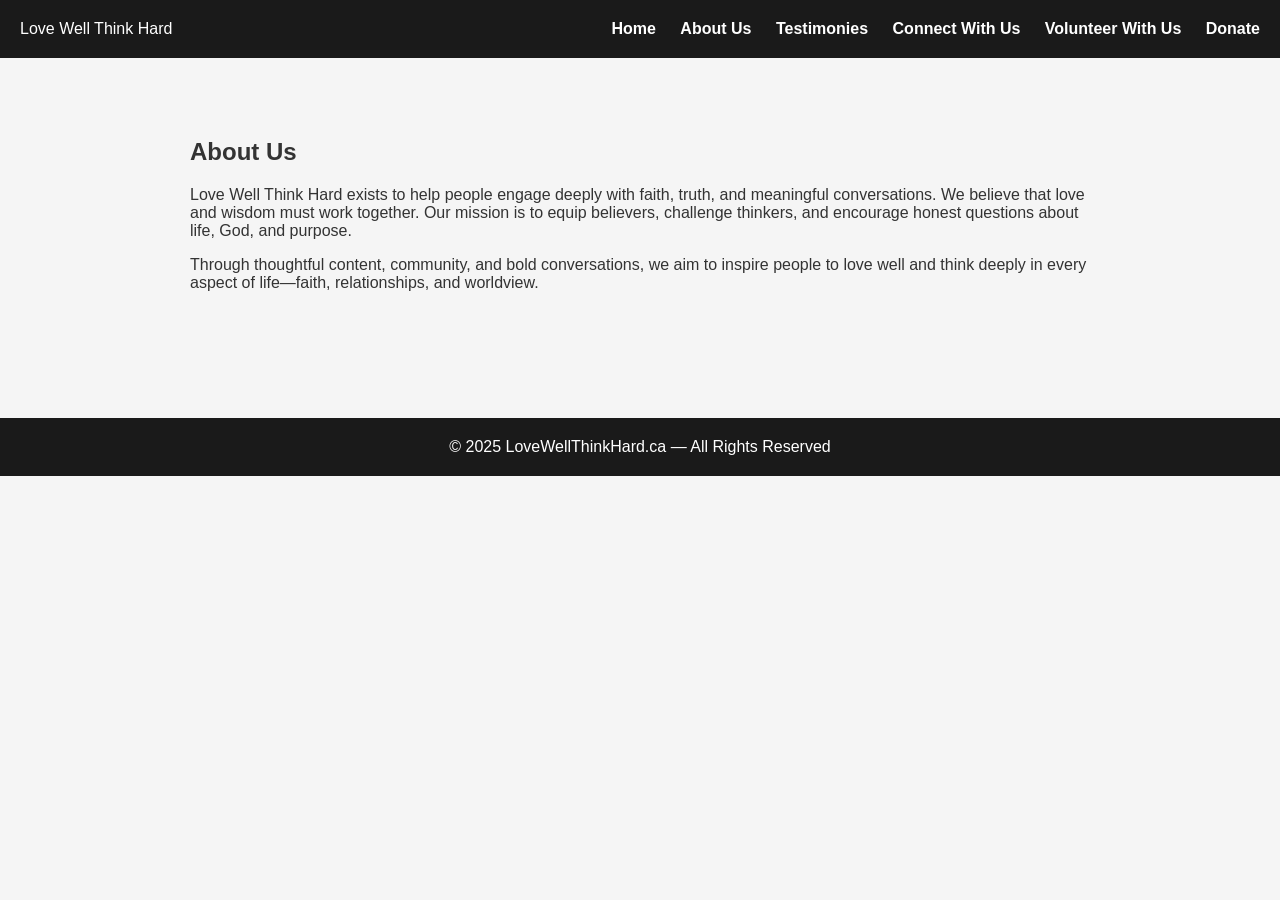
==== about.html @ 40e61dd0 "main skeleton" ====
<!DOCTYPE html>
<html lang="en">
<head>
  <meta charset="UTF-8" />
  <meta name="viewport" content="width=device-width, initial-scale=1.0" />
  <title>About Us - Love Well Think Hard</title>
  <style>
    body { margin: 0; font-family: Arial, sans-serif; background: #f5f5f5; color: #333; }
    header { background: #1a1a1a; padding: 20px; color: white; display: flex; justify-content: space-between; align-items: center; }
    nav a { color: white; margin-left: 20px; text-decoration: none; font-weight: bold; }
    nav a:hover { text-decoration: underline; }
    .section { padding: 60px 40px; max-width: 900px; margin: auto; }
    footer { background: #1a1a1a; color: white; text-align: center; padding: 20px; margin-top: 50px; }
  </style>
</head>
<body>
  <header>
    <div class="logo">Love Well Think Hard</div>
    <nav>
      <a href="index.html">Home</a>
      <a href="about.html">About Us</a>
      <a href="testimonies.html">Testimonies</a>
      <a href="connect.html">Connect With Us</a>
      <a href="volunteer.html">Volunteer With Us</a>
      <a href="donate.html">Donate</a>
    </nav>
  </header>

  <section class="section">
    <h1>About Us</h1>
    <p>Love Well Think Hard exists to help people engage deeply with faith, truth, and meaningful conversations. We believe that love and wisdom must work together. Our mission is to equip believers, challenge thinkers, and encourage honest questions about life, God, and purpose.</p>
    <p>Through thoughtful content, community, and bold conversations, we aim to inspire people to love well and think deeply in every aspect of life—faith, relationships, and worldview.</p>
  </section>

  <footer>
    © 2025 LoveWellThinkHard.ca — All Rights Reserved
  </footer>
</body>
</html>
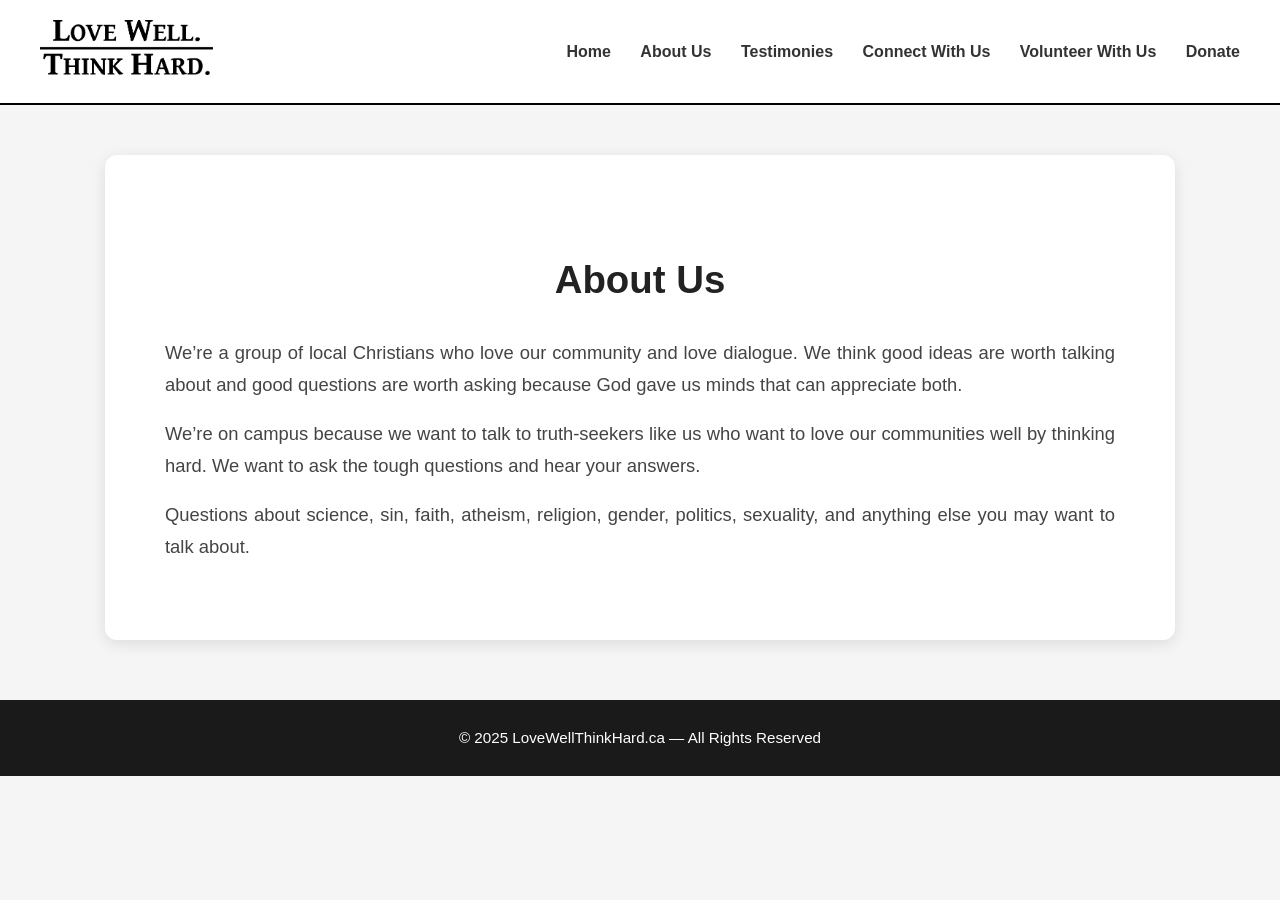
==== commit a36fe513: "almost" ====
--- a/about.html
+++ b/about.html
@@ -4,18 +4,87 @@
   <meta charset="UTF-8" />
   <meta name="viewport" content="width=device-width, initial-scale=1.0" />
   <title>About Us - Love Well Think Hard</title>
+  <link rel="icon" type="image/png" href="webfiles/logo small.jpg">
   <style>
-    body { margin: 0; font-family: Arial, sans-serif; background: #f5f5f5; color: #333; }
-    header { background: #1a1a1a; padding: 20px; color: white; display: flex; justify-content: space-between; align-items: center; }
-    nav a { color: white; margin-left: 20px; text-decoration: none; font-weight: bold; }
-    nav a:hover { text-decoration: underline; }
-    .section { padding: 60px 40px; max-width: 900px; margin: auto; }
-    footer { background: #1a1a1a; color: white; text-align: center; padding: 20px; margin-top: 50px; }
+    body {
+      margin: 0;
+      font-family: 'Segoe UI', Tahoma, Geneva, Verdana, sans-serif;
+      background: #f5f5f5;
+      color: #333;
+      line-height: 1.7;
+    }
+
+    header {
+      background: #ffffff;
+      padding: 20px 40px;
+      display: flex;
+      justify-content: space-between;
+      align-items: center;
+      border-bottom: 2px solid #000000;
+      position: sticky;
+      top: 0;
+      z-index: 10;
+    }
+
+    .logo img {
+      height: 55px;
+    }
+
+    nav a {
+      color: #333;
+      margin-left: 25px;
+      text-decoration: none;
+      font-weight: 600;
+      font-size: 1rem;
+      transition: 0.3s;
+    }
+
+    nav a:hover {
+      text-decoration: underline;
+      color: #0077cc;
+    }
+
+    .section {
+      padding: 70px 40px;
+      max-width: 950px;
+      margin: auto;
+      background: #ffffff;
+      margin-top: 50px;
+      margin-bottom: 50px;
+      padding: 60px;
+      border-radius: 12px;
+      box-shadow: 0 4px 15px rgba(0,0,0,0.1);
+    }
+
+    h1 {
+      font-size: 2.4rem;
+      font-weight: 800;
+      color: #222;
+      margin-bottom: 25px;
+      text-align: center;
+    }
+
+    p {
+      font-size: 1.15rem;
+      color: #444;
+      text-align: justify;
+    }
+
+    footer {
+      background: #1a1a1a;
+      color: white;
+      text-align: center;
+      padding: 25px;
+      margin-top: 60px;
+      font-size: 0.95rem;
+    }
   </style>
 </head>
 <body>
   <header>
-    <div class="logo">Love Well Think Hard</div>
+    <div class="logo">
+      <img src="webfiles/logo.png" alt="Love Well Think Hard Logo">
+    </div>
     <nav>
       <a href="index.html">Home</a>
       <a href="about.html">About Us</a>
@@ -28,8 +97,19 @@
 
   <section class="section">
     <h1>About Us</h1>
-    <p>Love Well Think Hard exists to help people engage deeply with faith, truth, and meaningful conversations. We believe that love and wisdom must work together. Our mission is to equip believers, challenge thinkers, and encourage honest questions about life, God, and purpose.</p>
-    <p>Through thoughtful content, community, and bold conversations, we aim to inspire people to love well and think deeply in every aspect of life—faith, relationships, and worldview.</p>
+    <p>
+      We’re a group of local Christians who love our community and love dialogue. We think good
+      ideas are worth talking about and good questions are worth asking because God gave us minds that
+      can appreciate both.
+    </p>
+    <p>
+      We’re on campus because we want to talk to truth-seekers like us who want to love our
+      communities well by thinking hard. We want to ask the tough questions and hear your answers.
+    </p>
+    <p>
+      Questions about science, sin, faith, atheism, religion, gender, politics, sexuality, and anything
+      else you may want to talk about.
+    </p>
   </section>
 
   <footer>
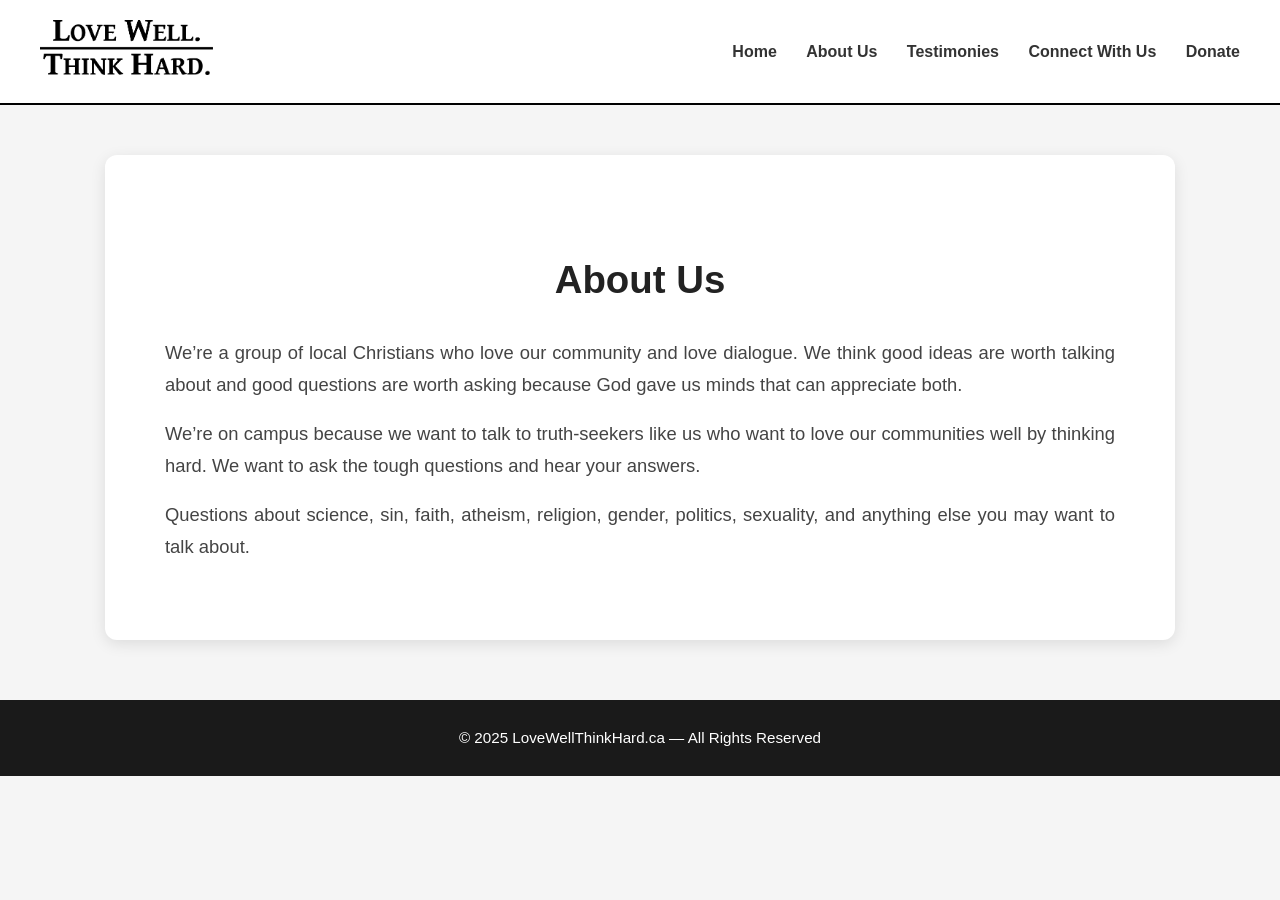
==== commit 43e549de: "Major changes" ====
--- a/about.html
+++ b/about.html
@@ -83,14 +83,17 @@
 <body>
   <header>
     <div class="logo">
-      <img src="webfiles/logo.png" alt="Love Well Think Hard Logo">
+      <a href="index.html">
+        <img src="webfiles/logo.png" alt="Love Well Think Hard Logo">
+      </a>
     </div>
+
     <nav>
       <a href="index.html">Home</a>
       <a href="about.html">About Us</a>
       <a href="testimonies.html">Testimonies</a>
       <a href="connect.html">Connect With Us</a>
-      <a href="volunteer.html">Volunteer With Us</a>
+      <!-- <a href="volunteer.html">Volunteer With Us</a> -->
       <a href="donate.html">Donate</a>
     </nav>
   </header>
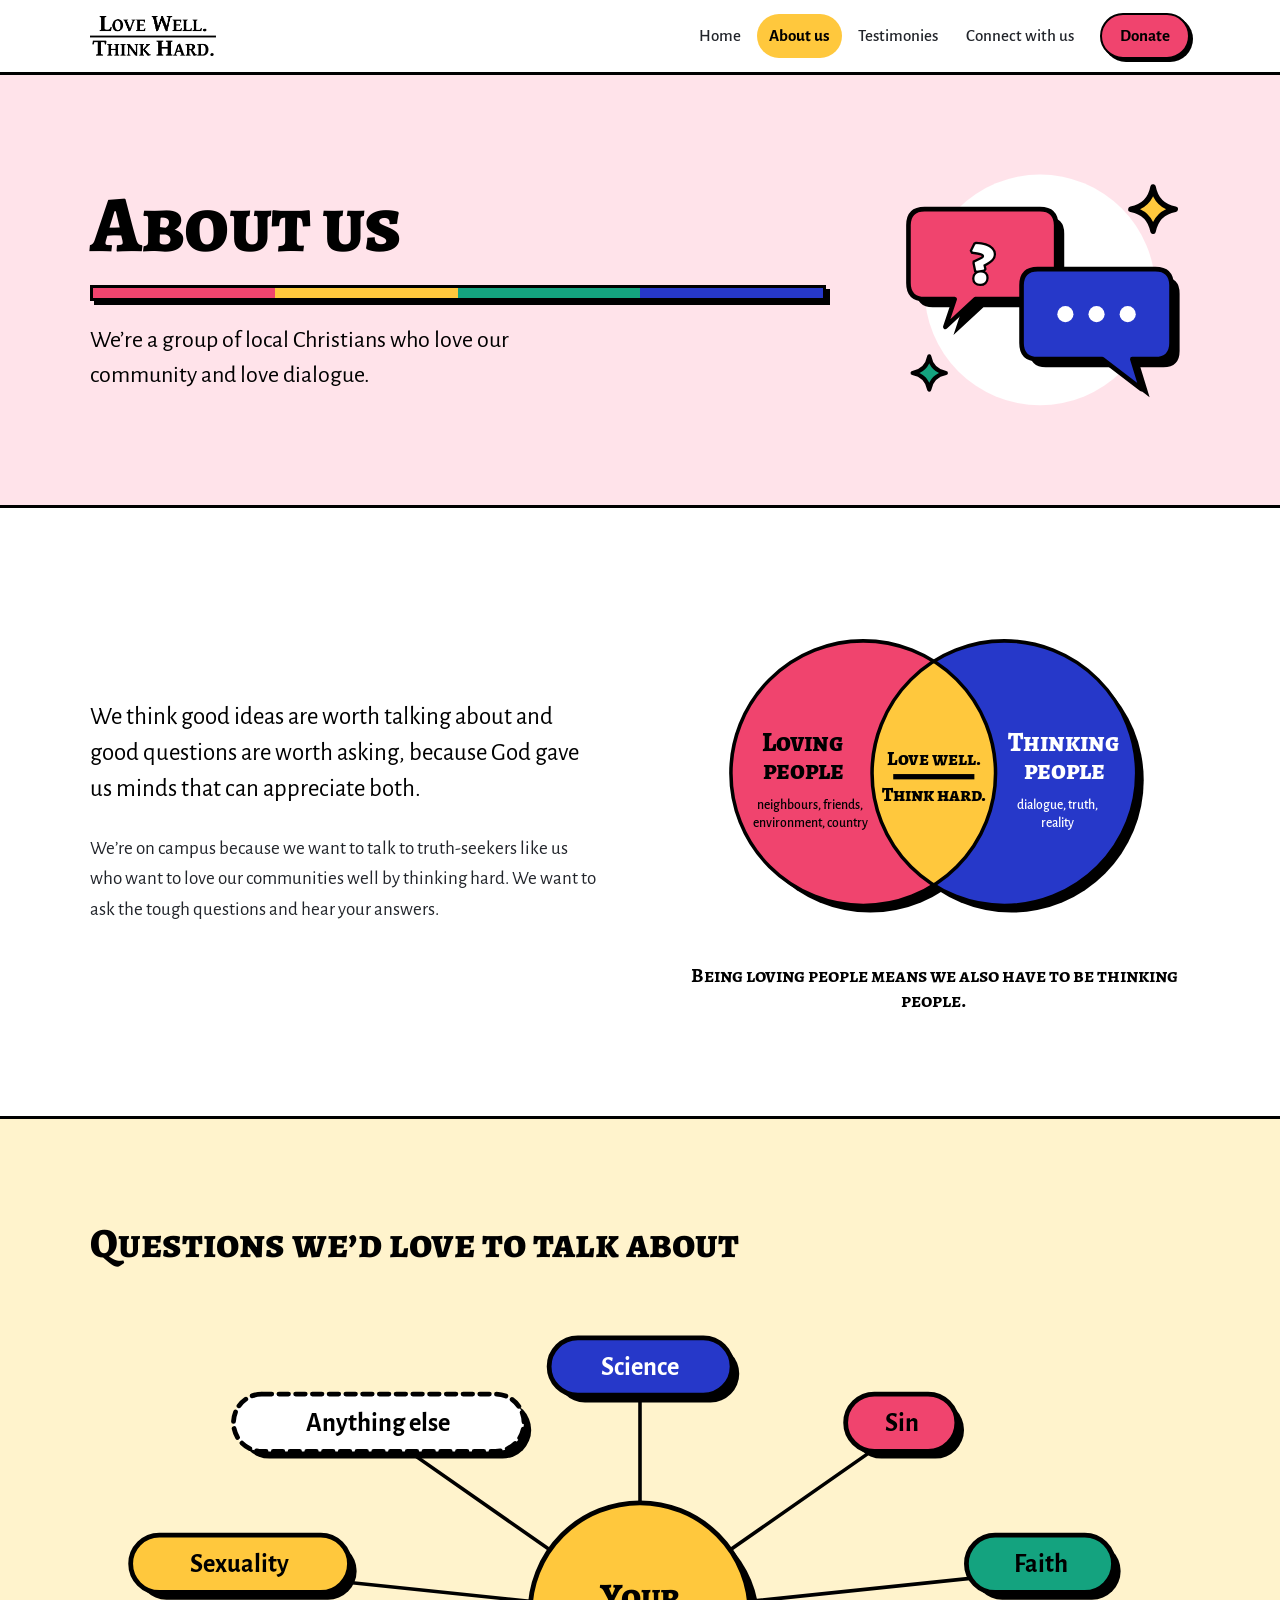
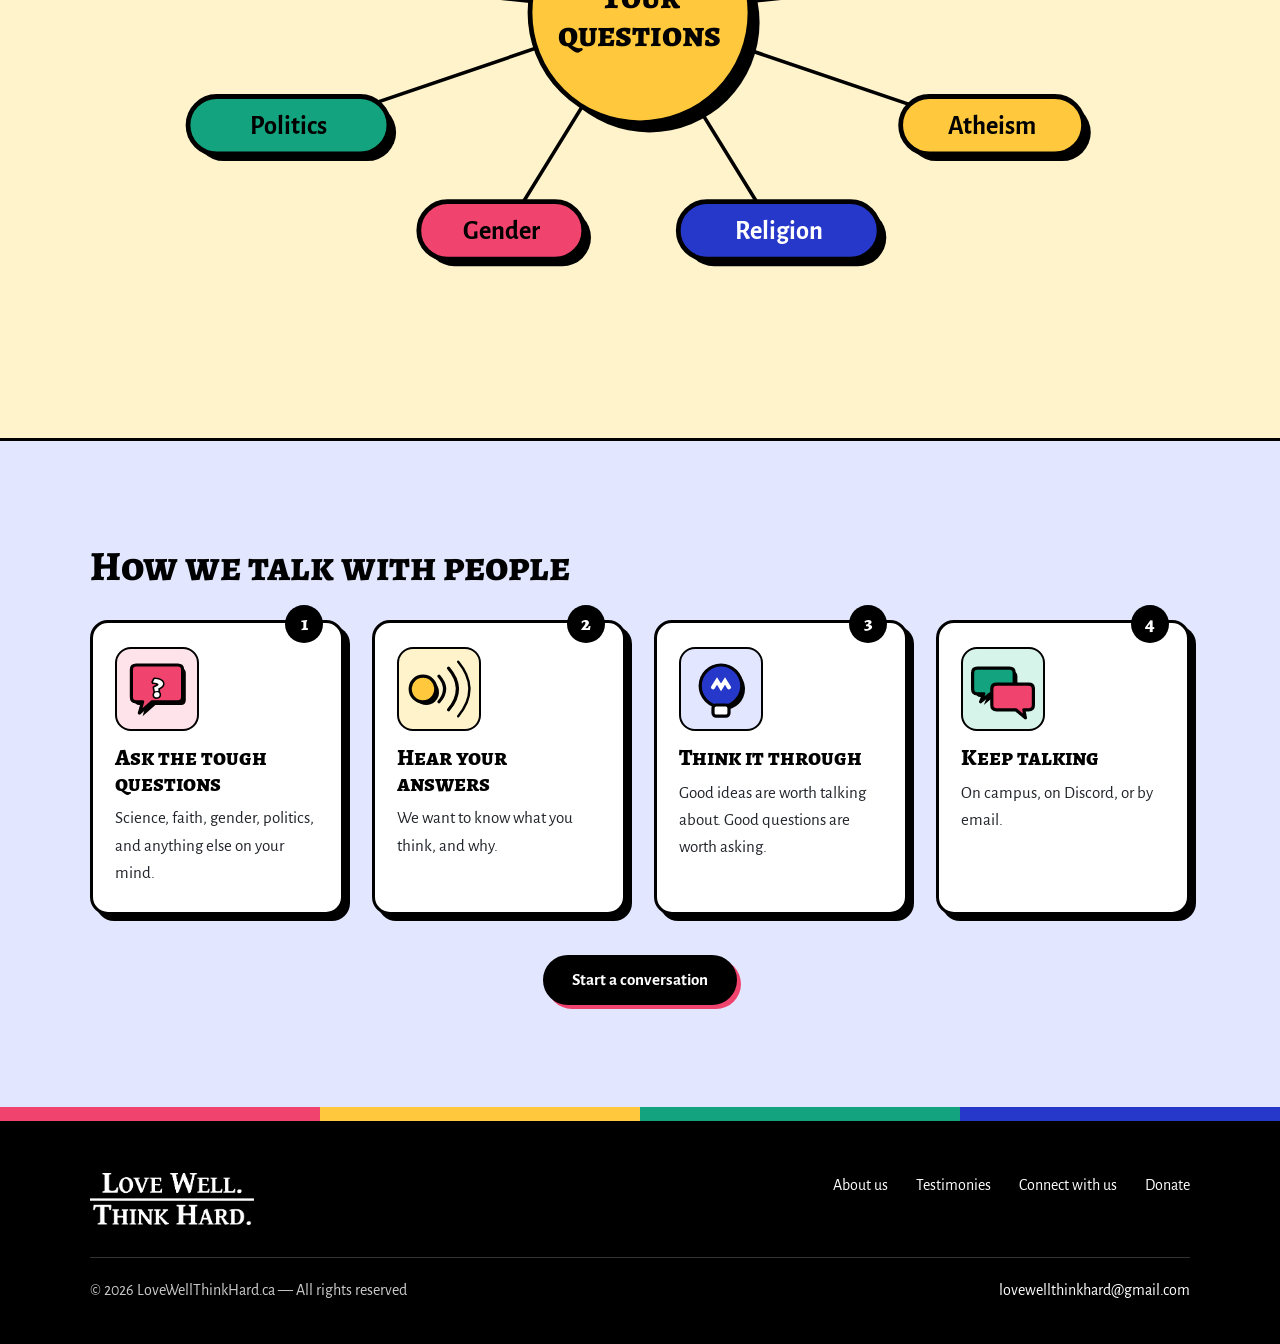
==== commit 35c6defc: "colorful added" ====
--- a/about.html
+++ b/about.html
@@ -1,122 +1,149 @@
 <!DOCTYPE html>
 <html lang="en">
 <head>
-  <meta charset="UTF-8" />
-  <meta name="viewport" content="width=device-width, initial-scale=1.0" />
-  <title>About Us - Love Well Think Hard</title>
-  <link rel="icon" type="image/png" href="webfiles/logo small.jpg">
-  <style>
-    body {
-      margin: 0;
-      font-family: 'Segoe UI', Tahoma, Geneva, Verdana, sans-serif;
-      background: #f5f5f5;
-      color: #333;
-      line-height: 1.7;
-    }
-
-    header {
-      background: #ffffff;
-      padding: 20px 40px;
-      display: flex;
-      justify-content: space-between;
-      align-items: center;
-      border-bottom: 2px solid #000000;
-      position: sticky;
-      top: 0;
-      z-index: 10;
-    }
-
-    .logo img {
-      height: 55px;
-    }
-
-    nav a {
-      color: #333;
-      margin-left: 25px;
-      text-decoration: none;
-      font-weight: 600;
-      font-size: 1rem;
-      transition: 0.3s;
-    }
-
-    nav a:hover {
-      text-decoration: underline;
-      color: #0077cc;
-    }
-
-    .section {
-      padding: 70px 40px;
-      max-width: 950px;
-      margin: auto;
-      background: #ffffff;
-      margin-top: 50px;
-      margin-bottom: 50px;
-      padding: 60px;
-      border-radius: 12px;
-      box-shadow: 0 4px 15px rgba(0,0,0,0.1);
-    }
-
-    h1 {
-      font-size: 2.4rem;
-      font-weight: 800;
-      color: #222;
-      margin-bottom: 25px;
-      text-align: center;
-    }
-
-    p {
-      font-size: 1.15rem;
-      color: #444;
-      text-align: justify;
-    }
-
-    footer {
-      background: #1a1a1a;
-      color: white;
-      text-align: center;
-      padding: 25px;
-      margin-top: 60px;
-      font-size: 0.95rem;
-    }
-  </style>
+  <meta charset="UTF-8">
+  <meta name="viewport" content="width=device-width, initial-scale=1">
+  <title>About us — Love Well. Think Hard.</title>
+  <meta name="description" content="We’re a group of local Christians who love our community and love dialogue.">
+  <meta name="theme-color" content="#ffffff">
+  <meta property="og:title" content="About us — Love Well. Think Hard.">
+  <meta property="og:description" content="We’re a group of local Christians who love our community and love dialogue.">
+  <meta property="og:image" content="webfiles/logo.png">
+  <link rel="icon" type="image/jpeg" href="webfiles/logo%20small.jpg">
+  <link rel="preconnect" href="https://fonts.googleapis.com">
+  <link rel="preconnect" href="https://fonts.gstatic.com" crossorigin>
+  <link rel="stylesheet" href="https://fonts.googleapis.com/css2?family=Alegreya+SC:wght@700;800&family=Alegreya+Sans:ital,wght@0,400;0,500;0,700;1,400&display=swap">
+  <link rel="stylesheet" href="styles.css">
 </head>
 <body>
-  <header>
-    <div class="logo">
-      <a href="index.html">
-        <img src="webfiles/logo.png" alt="Love Well Think Hard Logo">
+  <a class="skip" href="#main">Skip to content</a>
+
+  <header class="site-header">
+    <div class="wrap">
+      <a class="brand" href="index.html">
+        <img src="webfiles/logo.png" alt="Love Well. Think Hard. — home" width="1892" height="601">
       </a>
+      <button class="nav-toggle" type="button" aria-expanded="false" aria-controls="site-nav" aria-label="Menu"><span></span></button>
+      <nav id="site-nav" class="nav" aria-label="Main">
+        <a href="index.html">Home</a>
+        <a href="about.html" aria-current="page">About us</a>
+        <a href="testimonies.html">Testimonies</a>
+        <a href="connect.html">Connect with us</a>
+        <!-- <a href="volunteer.html">Volunteer with us</a> -->
+        <a href="donate.html" class="nav-donate">Donate</a>
+      </nav>
     </div>
-
-    <nav>
-      <a href="index.html">Home</a>
-      <a href="about.html">About Us</a>
-      <a href="testimonies.html">Testimonies</a>
-      <a href="connect.html">Connect With Us</a>
-      <!-- <a href="volunteer.html">Volunteer With Us</a> -->
-      <a href="donate.html">Donate</a>
-    </nav>
   </header>
 
-  <section class="section">
-    <h1>About Us</h1>
-    <p>
-      We’re a group of local Christians who love our community and love dialogue. We think good
-      ideas are worth talking about and good questions are worth asking because God gave us minds that
-      can appreciate both.
-    </p>
-    <p>
-      We’re on campus because we want to talk to truth-seekers like us who want to love our
-      communities well by thinking hard. We want to ask the tough questions and hear your answers.
-    </p>
-    <p>
-      Questions about science, sin, faith, atheism, religion, gender, politics, sexuality, and anything
-      else you may want to talk about.
-    </p>
-  </section>
+  <main id="main">
+    <section class="split split-page rose-tint">
+      <div class="wrap split-grid">
+        <div>
+          <h1 class="split-top page-title">About us</h1>
+          <span class="split-rule" aria-hidden="true"></span>
+          <p class="page-dek">We’re a group of local Christians who love our community and love dialogue.</p>
+        </div>
+        <svg class="art head-art" viewBox="0 0 260 220" aria-hidden="true">
+  <circle cx="130" cy="110" r="100" class="f-white"/>
+  <path class="f-ink" transform="translate(7 7)" d="M30,40 H130 Q144,40 144,54 V104 Q144,118 130,118 H74 L48,142 L56,118 H30 Q16,118 16,104 V54 Q16,40 30,40Z"/><path class="ink f-rose" d="M30,40 H130 Q144,40 144,54 V104 Q144,118 130,118 H74 L48,142 L56,118 H30 Q16,118 16,104 V54 Q16,40 30,40Z" />
+  <text x="80" y="104" class="art-glyph" font-size="66" text-anchor="middle">?</text>
+  <path class="f-ink" transform="translate(7 7)" d="M128,92 H230 Q244,92 244,106 V156 Q244,170 230,170 H210 L218,196 L184,170 H128 Q114,170 114,156 V106 Q114,92 128,92Z"/><path class="ink f-cobalt" d="M128,92 H230 Q244,92 244,106 V156 Q244,170 230,170 H210 L218,196 L184,170 H128 Q114,170 114,156 V106 Q114,92 128,92Z" />
+  <circle cx="152" cy="131" r="7" class="f-white"/><circle cx="179" cy="131" r="7" class="f-white"/><circle cx="206" cy="131" r="7" class="f-white"/>
+  <path class="ink f-sun" transform="translate(228 40) scale(1.2)" d="M0,-16 Q2.5,-2.5 16,0 Q2.5,2.5 0,16 Q-2.5,2.5 -16,0 Q-2.5,-2.5 0,-16Z"/>
+  <path class="ink f-mint" transform="translate(34 182) scale(0.9)" d="M0,-16 Q2.5,-2.5 16,0 Q2.5,2.5 0,16 Q-2.5,2.5 -16,0 Q-2.5,-2.5 0,-16Z"/>
+</svg>
+      </div>
+    </section>
 
-  <footer>
-    © 2025 LoveWellThinkHard.ca — All Rights Reserved
+    <section class="band">
+      <div class="wrap manifesto">
+        <div class="prose">
+          <p class="lead">We think good ideas are worth talking about and good questions are worth asking, because God gave us minds that can appreciate both.</p>
+          <p>We’re on campus because we want to talk to truth-seekers like us who want to love our communities well by thinking hard. We want to ask the tough questions and hear your answers.</p>
+        </div>
+        <figure class="diagram diagram-venn">
+<svg viewBox="0 0 580 380" role="img" aria-labelledby="venn-t">
+  <title id="venn-t">Diagram: where loving people and thinking people overlap is Love Well. Think Hard.</title>
+  <defs><clipPath id="clip-left"><circle cx="210" cy="185" r="150"/></clipPath></defs>
+  <circle cx="218" cy="193" r="150" class="f-ink"/>
+  <circle cx="378" cy="193" r="150" class="f-ink"/>
+  <circle cx="210" cy="185" r="150" class="f-rose"/>
+  <circle cx="370" cy="185" r="150" class="f-cobalt"/>
+  <circle cx="370" cy="185" r="150" class="f-sun" clip-path="url(#clip-left)"/>
+  <circle cx="210" cy="185" r="150" class="ink no-fill"/>
+  <circle cx="370" cy="185" r="150" class="ink no-fill"/>
+  <text x="142" y="160" class="dg-label" text-anchor="middle">Loving</text>
+  <text x="142" y="192" class="dg-label" text-anchor="middle">people</text>
+  <text x="150" y="226" class="dg-small" text-anchor="middle">neighbours, friends,</text>
+  <text x="150" y="246" class="dg-small" text-anchor="middle">environment, country</text>
+  <text x="438" y="160" class="dg-label dg-on-dark" text-anchor="middle">Thinking</text>
+  <text x="438" y="192" class="dg-label dg-on-dark" text-anchor="middle">people</text>
+  <text x="430" y="226" class="dg-small dg-on-dark" text-anchor="middle">dialogue, truth,</text>
+  <text x="430" y="246" class="dg-small dg-on-dark" text-anchor="middle">reality</text>
+  <text x="290" y="176" class="dg-label dg-tight" text-anchor="middle">Love well.</text>
+  <rect x="244" y="186" width="92" height="6" class="f-ink"/>
+  <text x="290" y="216" class="dg-label dg-tight" text-anchor="middle">Think hard.</text>
+</svg>
+<figcaption>Being loving people means we also have to be thinking people.</figcaption>
+</figure>
+      </div>
+    </section>
+
+    <section class="band sun-tint" aria-labelledby="topics-title">
+      <div class="wrap">
+        <h2 class="section-head" id="topics-title">Questions we’d love to talk about</h2>
+        <figure class="diagram diagram-topics" aria-hidden="true">
+<svg viewBox="0 0 920 540">
+  <line x1="460" y1="270" x2="460" y2="70" class="ink-thin"/><line x1="460" y1="270" x2="679" y2="117" class="ink-thin"/><line x1="460" y1="270" x2="795" y2="235" class="ink-thin"/><line x1="460" y1="270" x2="754" y2="370" class="ink-thin"/><line x1="460" y1="270" x2="576" y2="458" class="ink-thin"/><line x1="460" y1="270" x2="344" y2="458" class="ink-thin"/><line x1="460" y1="270" x2="166" y2="370" class="ink-thin"/><line x1="460" y1="270" x2="125" y2="235" class="ink-thin"/><line x1="460" y1="270" x2="241" y2="117" class="ink-thin"/>
+  <circle cx="468" cy="278" r="92" class="f-ink"/>
+  <circle cx="460" cy="270" r="92" class="ink f-sun"/>
+  <text x="460" y="266" class="dg-label" text-anchor="middle">Your</text>
+  <text x="460" y="298" class="dg-label" text-anchor="middle">questions</text>
+  <rect x="390" y="46" width="153" height="48" rx="24" class="f-ink"/><rect x="384" y="40" width="153" height="48" rx="24" class="ink f-cobalt"/><text x="460" y="71" class="dg-node dg-on-dark" text-anchor="middle">Science</text><rect x="638" y="93" width="93" height="48" rx="24" class="f-ink"/><rect x="632" y="87" width="93" height="48" rx="24" class="ink f-rose"/><text x="679" y="118" class="dg-node" text-anchor="middle">Sin</text><rect x="739" y="211" width="123" height="48" rx="24" class="f-ink"/><rect x="733" y="205" width="123" height="48" rx="24" class="ink f-mint"/><text x="795" y="236" class="dg-node" text-anchor="middle">Faith</text><rect x="684" y="346" width="153" height="48" rx="24" class="f-ink"/><rect x="678" y="340" width="153" height="48" rx="24" class="ink f-sun"/><text x="754" y="371" class="dg-node" text-anchor="middle">Atheism</text><rect x="498" y="434" width="168" height="48" rx="24" class="f-ink"/><rect x="492" y="428" width="168" height="48" rx="24" class="ink f-cobalt"/><text x="576" y="459" class="dg-node dg-on-dark" text-anchor="middle">Religion</text><rect x="281" y="434" width="138" height="48" rx="24" class="f-ink"/><rect x="275" y="428" width="138" height="48" rx="24" class="ink f-rose"/><text x="344" y="459" class="dg-node" text-anchor="middle">Gender</text><rect x="88" y="346" width="168" height="48" rx="24" class="f-ink"/><rect x="82" y="340" width="168" height="48" rx="24" class="ink f-mint"/><text x="166" y="371" class="dg-node" text-anchor="middle">Politics</text><rect x="40" y="211" width="183" height="48" rx="24" class="f-ink"/><rect x="34" y="205" width="183" height="48" rx="24" class="ink f-sun"/><text x="125" y="236" class="dg-node" text-anchor="middle">Sexuality</text><rect x="126" y="93" width="243" height="48" rx="24" class="f-ink"/><rect x="120" y="87" width="243" height="48" rx="24" class="ink f-white" stroke-dasharray="8 6"/><text x="241" y="118" class="dg-node" text-anchor="middle">Anything else</text>
+</svg>
+</figure>
+        <ul class="topics">
+          <li class="c-cobalt">Science</li>
+          <li class="c-rose">Sin</li>
+          <li class="c-mint">Faith</li>
+          <li class="c-sun">Atheism</li>
+          <li class="c-cobalt">Religion</li>
+          <li class="c-rose">Gender</li>
+          <li class="c-mint">Politics</li>
+          <li class="c-sun">Sexuality</li>
+          <li class="open">Anything else you want to talk about</li>
+        </ul>
+      </div>
+    </section>
+
+    <section class="band cobalt-tint" aria-labelledby="steps-title">
+      <div class="wrap">
+        <h2 class="section-head" id="steps-title">How we talk with people</h2>
+        <ol class="steps"><li class="step rose-tint"><div class="step-icon"><svg viewBox="0 0 80 80" aria-hidden="true"><path class="f-ink" transform="translate(4 4)" d="M14,10 H66 Q72,10 72,16 V50 Q72,56 66,56 H34 L18,70 L22,56 H14 Q8,56 8,50 V16 Q8,10 14,10Z"/><path class="ink f-rose" d="M14,10 H66 Q72,10 72,16 V50 Q72,56 66,56 H34 L18,70 L22,56 H14 Q8,56 8,50 V16 Q8,10 14,10Z"/><text x="40" y="50" class="art-glyph" font-size="44" text-anchor="middle">?</text></svg></div><h3>Ask the tough questions</h3><p>Science, faith, gender, politics, and anything else on your mind.</p></li><li class="step sun-tint"><div class="step-icon"><svg viewBox="0 0 80 80" aria-hidden="true"><circle cx="24" cy="44" r="16" class="f-ink"/><circle cx="20" cy="40" r="16" class="ink f-sun"/><path d="M40,24 Q54,40 40,56" class="ink no-fill"/><path d="M52,14 Q74,40 52,66" class="ink no-fill"/><path d="M64,6 Q92,40 64,74" class="ink-thin no-fill"/></svg></div><h3>Hear your answers</h3><p>We want to know what you think, and why.</p></li><li class="step cobalt-tint"><div class="step-icon"><svg viewBox="0 0 80 80" aria-hidden="true"><circle cx="44" cy="40" r="26" class="f-ink"/><circle cx="40" cy="36" r="26" class="ink f-cobalt"/><rect x="30" y="60" width="20" height="14" rx="4" class="ink f-white"/><path d="M30,38 L35,30 L40,38 L45,30 L50,38" class="ray" stroke-width="4"/></svg></div><h3>Think it through</h3><p>Good ideas are worth talking about. Good questions are worth asking.</p></li><li class="step mint-tint"><div class="step-icon"><svg viewBox="0 0 80 80" aria-hidden="true"><path class="f-ink" transform="translate(4 4)" d="M8,14 H48 Q54,14 54,20 V40 Q54,46 48,46 H24 L12,56 L16,46 H8 Q2,46 2,40 V20 Q2,14 8,14Z"/><path class="ink f-mint" d="M8,14 H48 Q54,14 54,20 V40 Q54,46 48,46 H24 L12,56 L16,46 H8 Q2,46 2,40 V20 Q2,14 8,14Z"/><path class="ink f-rose" d="M32,34 H72 Q78,34 78,40 V60 Q78,66 72,66 H66 L68,76 L56,66 H32 Q26,66 26,60 V40 Q26,34 32,34Z"/></svg></div><h3>Keep talking</h3><p>On campus, on Discord, or by email.</p></li></ol>
+        <p class="center-cta"><a class="btn btn-dark" href="connect.html">Start a conversation</a></p>
+      </div>
+    </section>
+  </main>
+
+  <footer class="site-footer">
+    <div class="stripe" aria-hidden="true"></div>
+    <div class="wrap">
+      <a class="brand" href="index.html">
+        <img src="webfiles/logo.png" alt="Love Well. Think Hard." width="1892" height="601" loading="lazy">
+      </a>
+      <nav class="footer-links" aria-label="Footer">
+        <a href="about.html">About us</a>
+        <a href="testimonies.html">Testimonies</a>
+        <a href="connect.html">Connect with us</a>
+        <a href="donate.html">Donate</a>
+      </nav>
+      <div class="footer-meta">
+        <span>© 2026 LoveWellThinkHard.ca — All rights reserved</span>
+        <a href="mailto:lovewellthinkhard@gmail.com">lovewellthinkhard@gmail.com</a>
+      </div>
+    </div>
   </footer>
+
+  <script src="site.js"></script>
 </body>
 </html>
--- a/styles.css
+++ b/styles.css
@@ -0,0 +1,574 @@
+/* Love Well. Think Hard. — shared styles
+   Sticker-style illustrations: flat colour, thick black ink, hard offset shadows.
+   The logo's dividing bar returns everywhere as a four-colour stripe. */
+
+:root {
+  --ink: #000000;
+  --text: #22252b;
+  --muted: #555c69;
+  --paper: #ffffff;
+  --line: #d9dce2;
+
+  --rose: #f0446e;
+  --rose-tint: #ffe3ea;
+  --sun: #ffc83d;
+  --sun-tint: #fff3cc;
+  --mint: #14a37f;
+  --mint-tint: #d6f4ea;
+  --cobalt: #2638c9;
+  --cobalt-tint: #e2e7ff;
+
+  --display: "Alegreya SC", Georgia, "Times New Roman", serif;
+  --body: "Alegreya Sans", "Segoe UI", system-ui, sans-serif;
+
+  --wrap: 1180px;
+  --gutter: clamp(16px, 4vw, 40px);
+  --stripe: linear-gradient(90deg, var(--rose) 0 25%, var(--sun) 25% 50%, var(--mint) 50% 75%, var(--cobalt) 75% 100%);
+  --pop: 6px 6px 0 var(--ink);
+}
+
+*,
+*::before,
+*::after { box-sizing: border-box; }
+
+html { -webkit-text-size-adjust: 100%; }
+
+body {
+  margin: 0;
+  background: var(--paper);
+  color: var(--text);
+  font-family: var(--body);
+  font-size: 1.1875rem;
+  line-height: 1.6;
+  text-rendering: optimizeLegibility;
+  -webkit-font-smoothing: antialiased;
+  display: flex;
+  flex-direction: column;
+  min-height: 100vh;
+}
+
+main { flex: 1; }
+img { max-width: 100%; height: auto; display: block; }
+
+a { color: var(--cobalt); text-underline-offset: 0.18em; text-decoration-thickness: 1.5px; }
+a:hover { color: var(--ink); text-decoration-thickness: 2.5px; }
+
+:focus-visible { outline: 3px solid var(--cobalt); outline-offset: 3px; border-radius: 2px; }
+
+.wrap { width: 100%; max-width: var(--wrap); margin: 0 auto; padding: 0 var(--gutter); }
+
+.skip { position: absolute; left: -9999px; top: 8px; background: var(--ink); color: #fff; padding: 8px 14px; z-index: 100; }
+.skip:focus { left: 8px; }
+
+/* ---------- Colour surfaces ---------- */
+.rose-tint { background: var(--rose-tint); }
+.sun-tint { background: var(--sun-tint); }
+.mint-tint { background: var(--mint-tint); }
+.cobalt-tint { background: var(--cobalt-tint); }
+.sun { background: var(--sun); }
+
+/* ---------- SVG art vocabulary ---------- */
+svg { overflow: visible; }
+.ink { stroke: var(--ink); stroke-width: 4; stroke-linejoin: round; stroke-linecap: round; }
+.ink-thin { stroke: var(--ink); stroke-width: 3; stroke-linejoin: round; stroke-linecap: round; fill: none; }
+.no-fill { fill: none; }
+.f-rose { fill: var(--rose); }
+.f-sun { fill: var(--sun); }
+.f-mint { fill: var(--mint); }
+.f-cobalt { fill: var(--cobalt); }
+.f-white { fill: #fff; }
+.f-ink { fill: var(--ink); }
+.ray { stroke: #fff; stroke-width: 5; stroke-linecap: round; fill: none; }
+.art-glyph {
+  font-family: var(--display);
+  font-weight: 800;
+  fill: #fff;
+  stroke: var(--ink);
+  stroke-width: 4;
+  paint-order: stroke;
+}
+.dg-label { font-family: var(--display); font-weight: 800; font-size: 30px; fill: var(--ink); }
+.dg-tight { font-size: 22px; }
+.dg-small { font-family: var(--body); font-weight: 500; font-size: 15.5px; fill: var(--ink); }
+.dg-node { font-family: var(--body); font-weight: 700; font-size: 22px; fill: var(--ink); }
+.dg-on-dark { fill: #fff; }
+.road-edge { fill: none; stroke: var(--ink); stroke-width: 32; stroke-linecap: round; }
+.road { fill: none; stroke: var(--mint); stroke-width: 24; stroke-linecap: round; }
+.road-line { fill: none; stroke: #fff; stroke-width: 3; stroke-dasharray: 10 12; }
+.handle-edge { fill: none; stroke: var(--ink); stroke-width: 18; stroke-linecap: round; }
+.handle { fill: none; stroke: var(--cobalt); stroke-width: 9; stroke-linecap: round; }
+
+.art { width: 100%; height: auto; display: block; }
+
+/* ---------- Header ---------- */
+.site-header {
+  position: sticky;
+  top: 0;
+  z-index: 50;
+  background: rgba(255, 255, 255, 0.94);
+  backdrop-filter: saturate(1.4) blur(10px);
+  -webkit-backdrop-filter: saturate(1.4) blur(10px);
+  border-bottom: 3px solid var(--ink);
+}
+.site-header .wrap { display: flex; align-items: center; justify-content: space-between; gap: 24px; min-height: 72px; }
+.brand img { height: 40px; width: auto; }
+
+.nav { display: flex; align-items: center; gap: 4px; }
+.nav a {
+  color: var(--text);
+  text-decoration: none;
+  font-weight: 500;
+  font-size: 1.0625rem;
+  padding: 8px 12px;
+  border-radius: 999px;
+}
+.nav a:hover { background: var(--sun-tint); color: var(--ink); }
+.nav a[aria-current="page"] { color: var(--ink); background: var(--sun); font-weight: 700; }
+.nav a.nav-donate {
+  margin-left: 10px;
+  background: var(--rose);
+  color: var(--ink);
+  font-weight: 700;
+  padding: 7px 18px;
+  border: 2.5px solid var(--ink);
+  box-shadow: 3px 3px 0 var(--ink);
+}
+.nav a.nav-donate:hover { transform: translate(-1px, -1px); box-shadow: 4px 4px 0 var(--ink); }
+.nav a.nav-donate[aria-current="page"] { background: var(--rose); }
+
+.nav-toggle {
+  display: none;
+  appearance: none;
+  border: 2.5px solid var(--ink);
+  background: var(--sun);
+  border-radius: 10px;
+  width: 46px;
+  height: 46px;
+  padding: 0;
+  cursor: pointer;
+  align-items: center;
+  justify-content: center;
+  box-shadow: 3px 3px 0 var(--ink);
+}
+.nav-toggle span,
+.nav-toggle span::before,
+.nav-toggle span::after {
+  display: block;
+  width: 20px;
+  height: 2.5px;
+  background: var(--ink);
+  position: relative;
+  transition: transform 0.2s ease, background 0.2s ease;
+}
+.nav-toggle span::before,
+.nav-toggle span::after { content: ""; position: absolute; left: 0; }
+.nav-toggle span::before { top: -6px; }
+.nav-toggle span::after { top: 6px; }
+.nav-toggle[aria-expanded="true"] span { background: transparent; }
+.nav-toggle[aria-expanded="true"] span::before { transform: translateY(6px) rotate(45deg); }
+.nav-toggle[aria-expanded="true"] span::after { transform: translateY(-6px) rotate(-45deg); }
+
+@media (max-width: 900px) {
+  .brand img { height: 34px; }
+  .nav-toggle { display: inline-flex; }
+  .nav {
+    display: none;
+    position: absolute;
+    top: 100%;
+    left: 0;
+    right: 0;
+    flex-direction: column;
+    align-items: stretch;
+    gap: 6px;
+    background: var(--paper);
+    border-bottom: 3px solid var(--ink);
+    padding: 12px var(--gutter) 20px;
+  }
+  .nav.is-open { display: flex; }
+  .nav a { padding: 12px 16px; font-size: 1.125rem; }
+  .nav a.nav-donate { margin: 8px 0 0; text-align: center; padding: 12px; }
+}
+
+/* ---------- Split title (logo device) ---------- */
+.split { padding: clamp(40px, 7vw, 88px) 0; border-bottom: 3px solid var(--ink); }
+
+.split-grid {
+  display: grid;
+  grid-template-columns: minmax(0, 1fr) minmax(200px, 300px);
+  gap: clamp(24px, 5vw, 64px);
+  align-items: center;
+}
+
+.hero-title { margin: 0; font-weight: inherit; }
+
+.split-top,
+.split-bottom {
+  display: block;
+  font-family: var(--display);
+  font-weight: 800;
+  color: var(--ink);
+  line-height: 0.95;
+  letter-spacing: -0.01em;
+  margin: 0;
+}
+
+.split-rule {
+  display: block;
+  height: 16px;
+  background: var(--stripe);
+  border: 3px solid var(--ink);
+  margin: clamp(14px, 2vw, 22px) 0;
+  transform-origin: left center;
+  box-shadow: 4px 4px 0 var(--ink);
+}
+
+.page-title { font-size: clamp(2.75rem, 7vw, 5rem); }
+.page-dek {
+  font-size: clamp(1.25rem, 2.2vw, 1.5rem);
+  line-height: 1.45;
+  color: var(--ink);
+  max-width: 34ch;
+  margin: 0;
+}
+
+.head-art { max-width: 300px; justify-self: end; }
+
+/* Home hero */
+.hero .split-grid { grid-template-columns: minmax(0, 1.15fr) minmax(0, 1fr); }
+.hero .split-top,
+.hero .split-bottom { font-size: clamp(3.2rem, 7.4vw, 7rem); white-space: nowrap; }
+.hero .split-rule { height: clamp(16px, 1.8vw, 24px); }
+.hero .art { max-width: 540px; justify-self: end; }
+
+@media (prefers-reduced-motion: no-preference) {
+  .hero .split-rule { animation: draw 0.9s cubic-bezier(0.65, 0, 0.35, 1) 0.15s both; }
+  .hero .split-bottom { animation: rise 0.7s cubic-bezier(0.2, 0.7, 0.2, 1) 0.75s both; }
+  .hero .art { animation: pop 0.8s cubic-bezier(0.2, 0.9, 0.3, 1.25) 0.35s both; }
+}
+@keyframes draw { from { transform: scaleX(0); } to { transform: scaleX(1); } }
+@keyframes rise { from { opacity: 0; transform: translateY(0.18em); } to { opacity: 1; transform: none; } }
+@keyframes pop { from { opacity: 0; transform: scale(0.85) rotate(-4deg); } to { opacity: 1; transform: none; } }
+
+@media (max-width: 760px) {
+  .split-grid,
+  .hero .split-grid { grid-template-columns: 1fr; }
+  .hero .art { max-width: 380px; justify-self: center; }
+  .head-art { max-width: 200px; justify-self: start; order: -1; }
+}
+
+/* ---------- Bands ---------- */
+.band { padding: clamp(56px, 8vw, 104px) 0; border-bottom: 3px solid var(--ink); }
+.band:last-child { border-bottom: 0; }
+.band-flush { padding-top: 0; }
+.band.no-rule { border-bottom: 0; }
+
+.section-head {
+  font-family: var(--display);
+  font-weight: 800;
+  font-size: clamp(1.9rem, 3.4vw, 2.6rem);
+  line-height: 1.08;
+  color: var(--ink);
+  margin: 0 0 16px;
+}
+.section-head.center { text-align: center; }
+
+.prose { max-width: 62ch; }
+.prose p { margin: 0 0 1.1em; }
+.prose p:last-child { margin-bottom: 0; }
+
+.lead { font-size: clamp(1.3rem, 2.3vw, 1.55rem); line-height: 1.45; color: var(--ink); }
+
+.pull {
+  font-family: var(--display);
+  font-weight: 800;
+  font-size: clamp(1.55rem, 2.8vw, 2rem);
+  line-height: 1.15;
+  color: var(--ink);
+  border-left: 10px solid var(--rose);
+  padding: 4px 0 4px 20px;
+}
+
+.manifesto {
+  display: grid;
+  grid-template-columns: minmax(0, 1fr) minmax(0, 1fr);
+  gap: clamp(32px, 6vw, 80px);
+  align-items: center;
+}
+@media (max-width: 860px) { .manifesto { grid-template-columns: 1fr; } }
+
+/* ---------- Diagrams ---------- */
+.diagram { margin: 0; }
+.diagram svg { width: 100%; height: auto; display: block; }
+.diagram figcaption {
+  font-family: var(--display);
+  font-weight: 700;
+  font-size: 1.25rem;
+  line-height: 1.25;
+  color: var(--ink);
+  text-align: center;
+  margin-top: 18px;
+}
+.diagram-hub { max-width: 760px; margin: 12px auto 0; }
+.diagram-hub a .pill { transition: filter 0.15s ease; }
+.diagram-hub a:hover .pill { filter: brightness(1.12); }
+.diagram-hub a:hover text { text-decoration: underline; }
+.diagram-hub a:focus-visible { outline: none; }
+.diagram-hub a:focus-visible .pill { stroke: var(--cobalt); stroke-width: 6; }
+.diagram-topics { margin-top: 24px; }
+
+/* ---------- Event ---------- */
+.event {
+  display: grid;
+  grid-template-columns: auto minmax(0, 1fr) minmax(0, 320px);
+  gap: clamp(24px, 4vw, 56px);
+  align-items: center;
+}
+.event-date {
+  font-family: var(--display);
+  font-weight: 800;
+  line-height: 0.9;
+  text-align: center;
+  background: #fff;
+  color: var(--ink);
+  border: 3px solid var(--ink);
+  border-radius: 12px;
+  box-shadow: var(--pop);
+  padding: 16px 24px 18px;
+  min-width: 136px;
+  transform: rotate(-3deg);
+}
+.event-date .m { display: block; font-size: 1.5rem; color: var(--rose); }
+.event-date .d { display: block; font-size: 4.5rem; }
+.event-date .w { display: block; font-family: var(--body); font-weight: 700; font-size: 0.9375rem; color: var(--muted); margin-top: 6px; }
+.event h2 {
+  font-family: var(--display);
+  font-weight: 800;
+  font-size: clamp(2rem, 3.8vw, 2.75rem);
+  line-height: 1.05;
+  margin: 0 0 10px;
+  color: var(--ink);
+}
+.event .when { font-weight: 700; margin: 0 0 12px; color: var(--ink); }
+.event p { margin: 0; max-width: 54ch; color: var(--ink); }
+.event .btn { margin-top: 22px; }
+
+@media (max-width: 900px) {
+  .event { grid-template-columns: auto minmax(0, 1fr); }
+  .event-art { grid-column: 1 / -1; max-width: 320px; }
+}
+@media (max-width: 600px) {
+  .event { grid-template-columns: 1fr; }
+  .event-date { justify-self: start; display: flex; align-items: baseline; gap: 10px; padding: 10px 18px; min-width: 0; }
+  .event-date .d { font-size: 2.75rem; }
+  .event-date .w { margin: 0; }
+  .event-art { max-width: 260px; }
+}
+
+/* ---------- Buttons ---------- */
+.btn {
+  display: inline-flex;
+  align-items: center;
+  justify-content: center;
+  gap: 8px;
+  min-height: 50px;
+  padding: 0 26px;
+  border-radius: 999px;
+  font-family: var(--body);
+  font-weight: 700;
+  font-size: 1.0625rem;
+  text-decoration: none;
+  border: 3px solid var(--ink);
+  cursor: pointer;
+  box-shadow: 4px 4px 0 var(--ink);
+  transition: transform 0.12s ease, box-shadow 0.12s ease, background 0.15s ease;
+}
+.btn:hover { transform: translate(-2px, -2px); box-shadow: 6px 6px 0 var(--ink); }
+.btn:active { transform: translate(2px, 2px); box-shadow: 1px 1px 0 var(--ink); }
+.btn-dark { background: var(--ink); color: #fff; box-shadow: 4px 4px 0 var(--rose); }
+.btn-dark:hover { color: #fff; box-shadow: 6px 6px 0 var(--rose); }
+.btn-outline { background: #fff; color: var(--ink); }
+.btn-outline:hover { color: var(--ink); background: var(--sun); }
+.btn-row { display: flex; flex-wrap: wrap; gap: 16px; margin-top: 24px; }
+.center-cta { text-align: center; margin: 40px 0 0; }
+
+/* ---------- Steps ---------- */
+.steps {
+  list-style: none;
+  counter-reset: step;
+  margin: 32px 0 0;
+  padding: 0;
+  display: grid;
+  grid-template-columns: repeat(4, minmax(0, 1fr));
+  gap: 28px;
+}
+.steps .step {
+  counter-increment: step;
+  position: relative;
+  background: #fff;
+  border: 3px solid var(--ink);
+  border-radius: 18px;
+  box-shadow: var(--pop);
+  padding: 24px 22px 26px;
+}
+.steps .step::before {
+  content: counter(step);
+  position: absolute;
+  top: -18px;
+  right: 18px;
+  width: 38px;
+  height: 38px;
+  border-radius: 50%;
+  background: var(--ink);
+  color: #fff;
+  font-family: var(--display);
+  font-weight: 800;
+  font-size: 1.25rem;
+  display: grid;
+  place-items: center;
+}
+.step-icon { width: 84px; height: 84px; border-radius: 16px; display: grid; place-items: center; margin-bottom: 14px; border: 2.5px solid var(--ink); }
+.step-icon svg { width: 64px; height: 64px; }
+.steps .rose-tint .step-icon { background: var(--rose-tint); }
+.steps .sun-tint .step-icon { background: var(--sun-tint); }
+.steps .cobalt-tint .step-icon { background: var(--cobalt-tint); }
+.steps .mint-tint .step-icon { background: var(--mint-tint); }
+.step h3 { font-family: var(--display); font-weight: 800; font-size: 1.45rem; line-height: 1.1; color: var(--ink); margin: 0 0 8px; }
+.step p { margin: 0; font-size: 1.0625rem; }
+@media (max-width: 1000px) { .steps { grid-template-columns: repeat(2, minmax(0, 1fr)); } }
+@media (max-width: 560px) { .steps { grid-template-columns: 1fr; } }
+
+/* ---------- CTA ---------- */
+.cta { display: grid; grid-template-columns: minmax(0, 1fr) minmax(0, 300px); gap: 48px; align-items: center; }
+.cta .art { max-width: 300px; justify-self: end; }
+@media (max-width: 760px) {
+  .cta { grid-template-columns: 1fr; }
+  .cta .art { max-width: 220px; justify-self: start; order: -1; }
+}
+
+/* ---------- Topics ---------- */
+.topics { list-style: none; padding: 0; margin: 24px 0 0; display: flex; flex-wrap: wrap; gap: 12px; }
+.topics li {
+  border: 2.5px solid var(--ink);
+  border-radius: 999px;
+  padding: 6px 18px;
+  font-weight: 700;
+  color: var(--ink);
+  background: #fff;
+  box-shadow: 3px 3px 0 var(--ink);
+}
+.topics .c-cobalt { background: var(--cobalt); color: #fff; }
+.topics .c-rose { background: var(--rose); }
+.topics .c-mint { background: var(--mint); }
+.topics .c-sun { background: var(--sun); }
+.topics li.open { border-style: dashed; box-shadow: none; }
+.diagram-topics + .topics { display: none; }
+@media (max-width: 700px) {
+  .diagram-topics { display: none; }
+  .diagram-topics + .topics { display: flex; }
+}
+
+/* ---------- Connect ---------- */
+.channels { display: grid; gap: 36px; }
+.channel {
+  display: grid;
+  grid-template-columns: minmax(0, 5fr) minmax(0, 7fr);
+  gap: clamp(24px, 4vw, 56px);
+  align-items: start;
+  padding: clamp(24px, 4vw, 44px);
+  border: 3px solid var(--ink);
+  border-radius: 20px;
+  box-shadow: 8px 8px 0 var(--ink);
+  scroll-margin-top: 100px;
+}
+.channel-head { display: flex; gap: 18px; align-items: flex-start; }
+.channel-icon { flex: 0 0 72px; }
+.channel-icon svg { width: 72px; height: 72px; }
+.channel .section-head { font-size: clamp(1.6rem, 2.6vw, 2rem); margin-bottom: 8px; }
+.channel p { margin: 0; }
+@media (max-width: 860px) { .channel { grid-template-columns: 1fr; } }
+@media (max-width: 480px) { .channel-head { flex-direction: column; gap: 10px; } }
+
+.email-big {
+  font-family: var(--body);
+  font-weight: 700;
+  font-size: clamp(1.3rem, 3.2vw, 2rem);
+  line-height: 1.15;
+  color: var(--ink);
+  text-decoration: none;
+  overflow-wrap: anywhere;
+  border-bottom: 4px solid var(--cobalt);
+}
+.email-big:hover { color: var(--cobalt); }
+.email-row { display: flex; flex-wrap: wrap; gap: 16px 20px; align-items: center; }
+.copy-btn { min-height: 42px; padding: 0 18px; font-size: 0.9375rem; }
+
+.discord { display: flex; gap: 28px; align-items: center; flex-wrap: wrap; }
+.discord .qr img { width: 168px; border: 3px solid var(--ink); border-radius: 12px; box-shadow: 4px 4px 0 var(--ink); }
+
+.frame {
+  background: #fff;
+  border: 3px solid var(--ink);
+  border-radius: 16px;
+  box-shadow: 8px 8px 0 var(--ink);
+  overflow: hidden;
+}
+.frame iframe { display: block; width: 100%; border: 0; }
+.fine { font-size: 1rem; color: var(--muted); margin-top: 14px !important; }
+
+/* ---------- Donate ---------- */
+.duo { display: grid; grid-template-columns: minmax(0, 5fr) minmax(0, 7fr); gap: clamp(32px, 6vw, 80px); align-items: start; }
+.duo-sticky { position: sticky; top: 104px; }
+@media (max-width: 860px) {
+  .duo { grid-template-columns: 1fr; }
+  .duo-sticky { position: static; }
+}
+
+/* ---------- Testimonies / volunteer ---------- */
+.empty {
+  background: #fff;
+  border: 3px dashed var(--ink);
+  border-radius: 18px;
+  padding: clamp(24px, 4vw, 40px);
+  margin-top: 28px;
+}
+.empty h2 { font-family: var(--display); font-weight: 800; color: var(--ink); font-size: 1.85rem; margin: 0 0 8px; line-height: 1.1; }
+.empty p { margin: 0 0 22px !important; }
+
+.stories { display: grid; grid-template-columns: repeat(auto-fit, minmax(260px, 1fr)); gap: 28px; margin-top: 40px; }
+.story { border: 3px solid var(--ink); border-radius: 18px; box-shadow: var(--pop); padding: 26px; }
+.story h2 { font-family: var(--display); font-weight: 800; color: var(--ink); font-size: 1.75rem; margin: 0 0 8px; line-height: 1.1; }
+.story p { margin: 0; }
+
+/* ---------- Footer ---------- */
+.site-footer { background: var(--ink); color: rgba(255, 255, 255, 0.8); padding: 0 0 40px; font-size: 1rem; }
+.site-footer .stripe { height: 14px; background: var(--stripe); margin-bottom: 52px; }
+.site-footer .wrap { display: grid; grid-template-columns: auto 1fr; gap: 32px 56px; align-items: start; }
+.site-footer .brand img { height: 52px; filter: invert(1); }
+.footer-links { display: flex; flex-wrap: wrap; gap: 8px 28px; justify-content: flex-end; }
+.site-footer a { color: #fff; text-decoration: none; }
+.site-footer a:hover { color: var(--sun); text-decoration: underline; }
+.footer-meta {
+  grid-column: 1 / -1;
+  border-top: 1px solid rgba(255, 255, 255, 0.2);
+  padding-top: 20px;
+  display: flex;
+  flex-wrap: wrap;
+  justify-content: space-between;
+  gap: 8px 24px;
+}
+@media (max-width: 700px) {
+  .site-footer .wrap { grid-template-columns: 1fr; }
+  .footer-links { justify-content: flex-start; }
+}
+
+@media (prefers-reduced-motion: reduce) {
+  .btn, .nav a { transition: none; }
+}
+
+/* Diagrams swap to tall layouts on phones so their labels stay readable */
+.diagram .dg-tall { display: none; }
+@media (max-width: 600px) {
+  .diagram .dg-wide { display: none; }
+  .diagram .dg-tall { display: block; max-width: 340px; margin: 0 auto; }
+  .dg-small { display: none; }
+}
